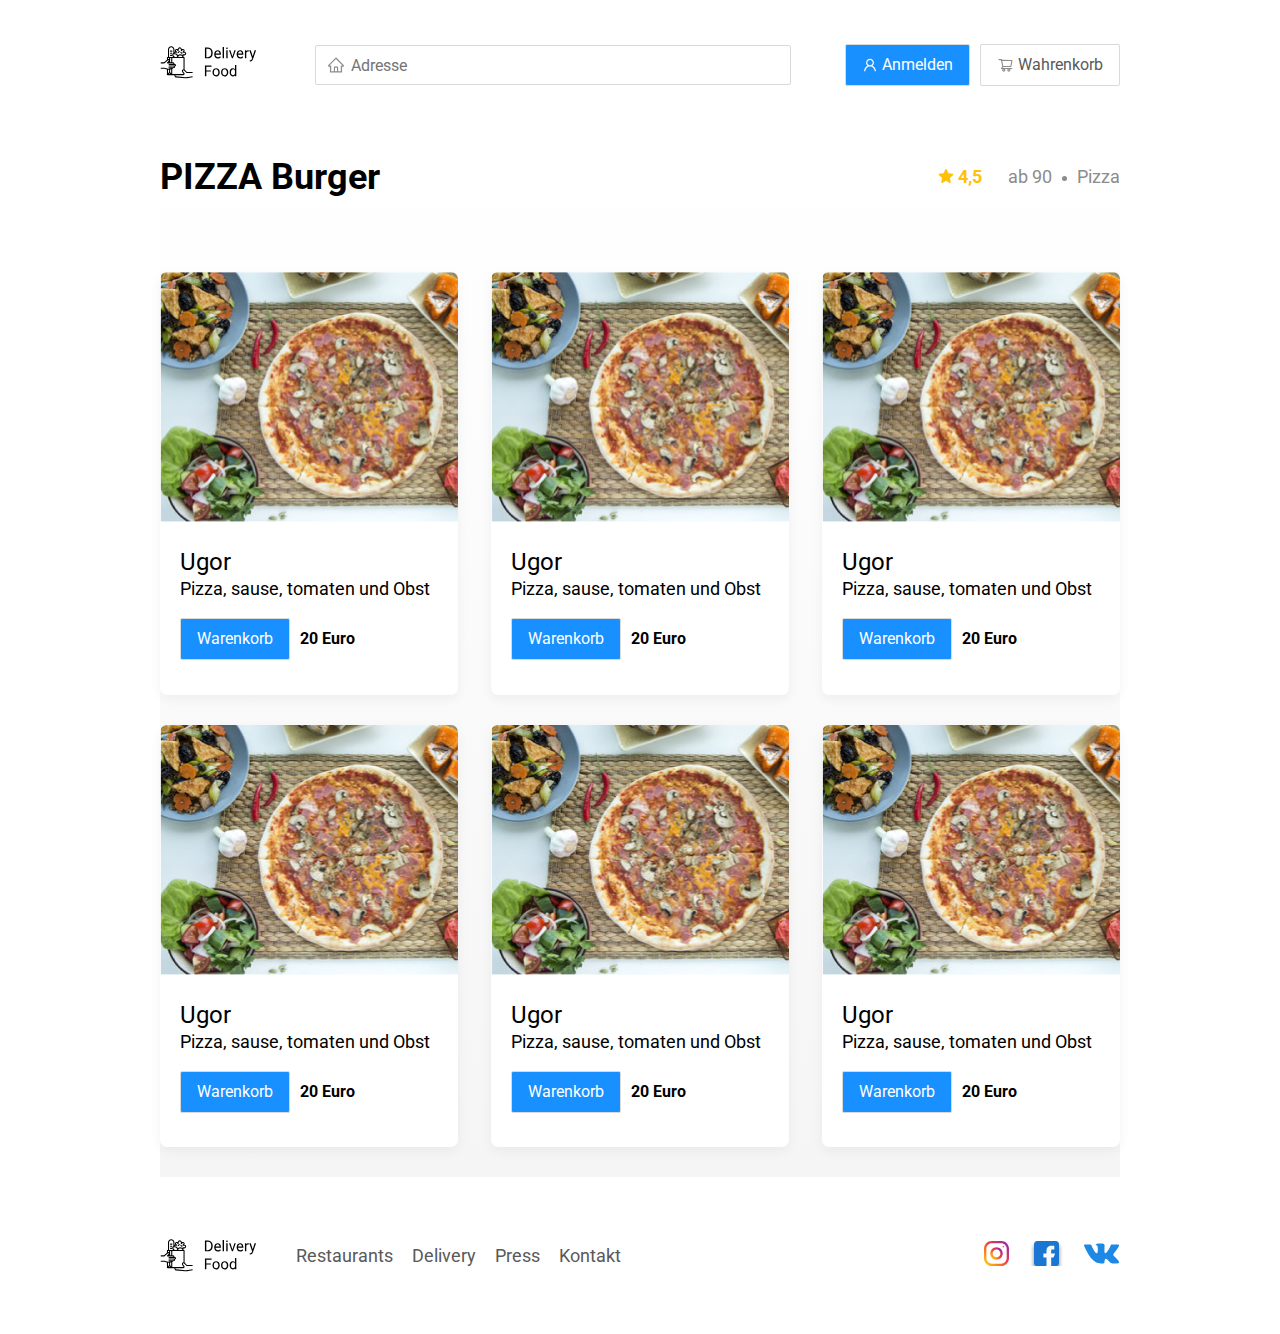
==== restaurant.html @ f7eb9e1f "Add files via upload" ====
<!DOCTYPE html>
<html lang="en">
<head>
 <meta charset="UTF-8">
 <meta name="viewport" content="width=device-width, initial-scale=1.0">
 <title>PIZZA Burger</title>
 <link href="https://fonts.googleapis.com/css2?family=Roboto:wght@400;700&display=swap" rel="stylesheet">
 <link rel="stylesheet" href="css/normalize.css">
 <link rel="stylesheet" href="css/animate.css">
 <link rel="stylesheet" href="css/style.css">
</head>
<body>
 <div id="container">
  <header id="header">
    <a href="index.html" class="logo animated bounce"><img src="img/logo.svg" alt="Logo" ></a>
   <input type="text" class="input search-input" placeholder="Adresse">
   <div class="buttons">
    <button class="button primary">
     <img src="img/user.svg" alt="User">
     <span>Anmelden</span></button>
    <button class="button" id="cartbutton">
     <img src="img/icon container.svg" alt="shopping card">
     <span>Wahrenkorb</span></button>
   </div>
 </header>
<main class="main">
 <section id="restaurants">
   <div class="section-heading">
     <h2 class="section-title">PIZZA Burger</h2>
     <div class="card-info">
      <div class="rating">
        <img src="img/Vector.svg" alt="stern"> 4,5</div>
      <div class="price">ab 90</div>
      <div class="category">Pizza</div>
    </div>
   </div>
 </section>
 <div id="cards">
   <div class="card wow fadeInUp" >
    <img src="img/img1.png" alt="img" class="card-img">
    <div class="card-text">
      <div class="card-heading">
        <h3 class="card-title reg">Ugor</h3>
      </div>
      <div class="card-info">
        <div class="ingredients">Pizza, sause, tomaten und Obst</div>
        <div class="card-buttons">
          <button class="button primary">Warenkorb</button>
          <p><strong>20 Euro</strong></p>
        </div>
      </div>
    </div>
      </div> 
    
      <div class="card wow fadeInUp">
       <img src="img/img1.png" alt="img" class="card-img">
       <div class="card-text">
         <div class="card-heading">
           <h3 class="card-title reg">Ugor</h3>
         </div>
         <div class="card-info">
           <div class="ingredients">Pizza, sause, tomaten und Obst</div>
           <div class="card-buttons">
             <button class="button primary">Warenkorb</button>
             <p><strong>20 Euro</strong></p>
           </div>
         </div>
       </div>
         </div> 
       

       
        <div class="card wow fadeInUp">
         <img src="img/img1.png" alt="img" class="card-img">
         <div class="card-text">
           <div class="card-heading">
             <h3 class="card-title reg">Ugor</h3>
           </div>
           <div class="card-info">
             <div class="ingredients">Pizza, sause, tomaten und Obst</div>
             <div class="card-buttons">
               <button class="button primary">Warenkorb</button>
               <p><strong>20 Euro</strong></p>
             </div>
           </div>
         </div>
           </div> 
         

         
          <div class="card wow fadeInUp" data-wow-delay="0.2s">
           <img src="img/img1.png" alt="img" class="card-img">
           <div class="card-text">
             <div class="card-heading">
               <h3 class="card-title reg">Ugor</h3>
             </div>
             <div class="card-info">
               <div class="ingredients">Pizza, sause, tomaten und Obst</div>
               <div class="card-buttons">
                 <button class="button primary">Warenkorb</button>
                 <p><strong>20 Euro</strong></p>
               </div>
             </div>
           </div>
             </div> 
         

           
            <div class="card wow fadeInUp" data-wow-delay="0.4s">
             <img src="img/img1.png" alt="img" class="card-img">
             <div class="card-text">
               <div class="card-heading">
                 <h3 class="card-title reg">Ugor</h3>
               </div>
               <div class="card-info">
                 <div class="ingredients">Pizza, sause, tomaten und Obst</div>
                 <div class="card-buttons">
                   <button class="button primary">Warenkorb</button>
                   <p><strong>20 Euro</strong></p>
                 </div>
               </div>
             </div>
               </div> 
             

          
              <div class="card wow fadeInUp" data-wow-delay="0.6s">
               <img src="img/img1.png" alt="img" class="card-img">
               <div class="card-text">
                 <div class="card-heading">
                   <h3 class="card-title reg">Ugor</h3>
                 </div>
                 <div class="card-info">
                   <div class="ingredients">Pizza, sause, tomaten und Obst</div>
                   <div class="card-buttons">
                     <button class="button primary">Warenkorb</button>
                     <p><strong>20 Euro</strong></p>
                   </div>
                 </div>
               </div>
                 </div> 
               </div>
</main>
<footer class="footer">
  <div class="container">
    <div class="footer-block">
      <img src="img/logo.svg" alt="logo" class="logo footer-logo">
      <nav class="footer-nav">
        <a href="#" class="footer-link">Restaurants</a>
        <a href="#" class="footer-link">Delivery</a>
        <a href="#" class="footer-link">Press</a>
        <a href="#" class="footer-link">Kontakt</a>
      </nav>
      <div class="social-links">
        <a href="#" class="social-link"><img src="img/Group 1.svg" alt=""></a>
        <a href="#" class="social-link"><img src="img/Group 2.svg" alt=""></a>
        <a href="#" class="social-link"><img src="img/Group 3.svg" alt=""></a>
      </div>
    </div>
  </div>
</footer>

<div class="modal">
  <div class="modal-dialog">
    <div class="modal-header">
      <h3 class="modal-title">Warenkorb</h3>
      <button class="close">&times;</button>
    </div>
    <div class="modal-body">
      <div class="food-row">
        <span class="food-name">Ugor Standart</span>
        <strong class="food-price">90 euro</strong>
        <div class="food-counter">
          <button class="counter-button">-</button>
          <span class="counter">1</span>
          <button class="counter-button">+</button>
        </div>
      </div>
      <div class="food-row">
        <span class="food-name">Ugor Standart</span>
        <strong class="food-price">90 euro</strong>
        <div class="food-counter">
          <button class="counter-button">-</button>
          <span class="counter">1</span>
          <button class="counter-button">+</button>
        </div>
      </div>
      <div class="food-row">
        <span class="food-name">Ugor Standart</span>
        <strong class="food-price">90 euro</strong>
        <div class="food-counter">
          <button class="counter-button">-</button>
          <span class="counter">1</span>
          <button class="counter-button">+</button>
        </div>
      </div>
      <div class="food-row">
        <span class="food-name">Ugor Standart</span>
        <strong class="food-price">90 euro</strong>
        <div class="food-counter">
          <button class="counter-button">-</button>
          <span class="counter">1</span>
          <button class="counter-button">+</button>
        </div>
      </div>
    </div>
    <div class="modal-footer">
      <span class="pricetag">90 euro</span>
      <div class="footer-buttons">
        <button class="button primary">Bestellen</button>
        <button class="button">Zurück</button>
      </div>
    </div>
  </div>
</div>


<script src="js/wow.min.js"></script>
<script src="js/main.js"></script>
</body>
</html>
---- css/style.css ----
* {
 box-sizing: border-box;
}
body {
 font-family: 'Roboto', sans-serif;
 padding: 0 10px;
}
#container {
 max-width: 1200px;
 margin: auto;
}
#header {
 display: flex;
 align-items: center;
 justify-content: space-between;
 margin-top: 44px;
 margin-bottom: 40px;
}
.input {
 border: 1px solid #D9D9D9;
 border-radius: 2px;
 font-size: 16px;
 line-height: 24px;
 padding: 8px;
 padding-left: 35px;
}
.search-input {
height: 40px;
flex:0.8;
background: url('../img/home.svg') center left 11px no-repeat ;
}
.input-search {
 background: url('../img/search.svg') center left 11px no-repeat ;
 width: 300px;
}
.buttons {
 display: flex;
 align-items: center;
 justify-content: space-between;
}
.button {
 display: flex;
 align-items: center;
 padding: 8px 16px;
 box-shadow: 0px 0px 2px rgba(0, 0, 0, 0.0015);
 border-radius: 2px;
 border: 1px solid #D9D9D9;
 color: #595959;
 background: #FFFFFF;
 font-size: 16px;
 line-height: 24px;
}
.primary {
 background: #1890FF;
 color:#fff;
 margin-right: 10px;
}
img[alt="User"]{
 color:#fff;
 margin-right: 4px;
}
img[alt="shopping card"]{
 margin-right: 4px;
}
.main {
 background: linear-gradient(180deg, rgba(245, 245, 245, 0) 1.04%, #F5F5F5 100%);
}
.promo {
 box-shadow: 0px 7px 12px rgba(158, 158, 163, 0.1);
 background: #FFF1B8 url('../img/pizza.png') no-repeat top right -100px / 800px;
 border-radius: 10px;
 padding: 68px 70px;
 margin-bottom: 56px;
}
.promo-text {
 font-size: 24px;
line-height: 28px;
color: #302C34;
 max-width: 540px;
}
.promo-title {
 font-weight: bold;
font-size: 39px;
line-height: 46px;
color: #302C34;
}
.section-heading {
 display: flex;
 align-items: center;
 margin-bottom: 44px;
 justify-content: space-between;
 flex-wrap: wrap;
}
.section-title {
 font-weight: bold;
font-size: 36px;
line-height: 42px;
color: #000000;
}
#cards {
 display: flex;
 flex-wrap: wrap;
 align-items: flex-start;
 justify-content: space-between;
}
.card {
 background: #FFFFFF;
box-shadow: 0px 4px 12px rgba(0, 0, 0, 0.05);
border-radius: 7px;
overflow: hidden;
margin-bottom: 30px;
flex-basis: 31%;
text-decoration: none;
}
.card-img {
 width: 379.73px;
height: 250px;
object-fit: cover;
}
.card-text {
 padding: 20px 20px 30px;
}
.card-heading {
 display: flex;
 align-items: center;
 justify-content: space-between;
}
.card-buttons {
  margin-top: 15px;
  display: flex;
  align-items: center;
}
.card-title {
 margin: 0;
 font-weight: bold;
font-size: 24px;
line-height: 32px;
color: #000000;
}
.reg {font-weight: 400;}
.card-tag {
 font-size: 12px;
line-height: 20px;
color: #ffffff;
background: #262626;
border-radius: 2px;
padding: 1px 8px;
}
.card-info {
 display: flex;
 align-items: center;
 flex-wrap: wrap;
}
.rating {
 margin-right: 26px;
 color: #FFC107;
 font-weight: bold;
font-size: 18px;
line-height: 32px;
}
.price, .category {
 font-size: 18px;
line-height: 32px;
color: #8C8C8C;
}
.ingredients {
  font-size: 18px;
line-height: 21px;
}
.category {
 text-overflow: ellipsis;
 overflow: hidden;
 white-space: nowrap;
 max-width: 150px;
}
.price {margin-right: 10px;}
.price::after {
 content:'';
 display: inline-block;
 width: 5px;
 height: 5px;
 background-color:#8C8C8C;
 vertical-align: middle;
 border-radius: 50%;
 margin-left: 10px;
}
footer {
 padding: 60px 0;
}
.footer-block {
 display: flex;
 justify-content: space-between;
 align-items: center;
}
.footer-nav {
 margin-right: auto;
 margin-left: 35px;
}
.footer-link {
 display: inline-block;
 color: #595959;
 text-decoration: none;
 font-size: 18px;
line-height: 1.5rem;
}
.footer-link:not(:last-child) {
 margin-right: 15px;
}
.social-links {
 display: flex;
 align-items: center;
}
.social-link:not(:last-child) {
margin-right: 21px;
}
.modal {
  position: fixed;
  left: 0;
  top: 0;
  width: 100%;
  height: 100%;
  background: rgba(0, 0, 0, 0.4);
  display: flex;
  display: none;
}
.is-open {
  display: flex;
}
.modal-dialog {
max-width: 780px;
width: 95%;
background: #FFFFFF;
border-radius: 5px;
margin: auto;
padding: 40px 45px;
}
.modal-header {
  display: flex;
  align-items: center;
  justify-content: space-between;
  margin-bottom: 45px;
}
.close {
  font-size: 36px;
  border: none;
  background-color:transparent;

}
.modal-title {
  margin: 0;
  font-weight: bold;
font-size: 36px;
line-height: 42px;
}
.modal-body {
  margin-bottom: 52px;
}
.food-row {
  display: flex;
  align-items: flex-start;
  justify-content: space-between;
  padding-bottom: 8px;
  border-bottom:1px solid #D9D9D9;
  margin-bottom: 15px;
}
.food-name {
  font-size: 18px;
  line-height: 32px;
}
.food-price {
  margin-left: auto;
  margin-right: 40px;
  font-weight: bold;
font-size: 20px;
line-height: 32px;
}
.food-counter {
  display: flex;
  align-items: center;
}
.counter-button {
  width: 39px;
  height: 32px;
  display: flex;
  align-items: center;
  justify-content: center;
  background: #FFFFFF;
border: 1px solid #40A9FF;
border-radius: 2px;
background-color:#fff;
font-size: 14px;
line-height: 22px;
color: #40A9FF;
}
.counter {
  font-size: 16px;
  line-height: 24px;
  margin-left: 10px;
  margin-right: 10px;
}
.modal-footer {
  display: flex;
  align-items: center;
  justify-content: space-between;
}
.footer-buttons {
  display: flex;
  align-items: center;
}
.pricetag {
  background: #262626;
border-radius: 5px;
color:#fff;
padding: 15px 20px;
}
@media only screen and (max-width: 1366px){
 #container {
 max-width: 960px;
 }
 .promo {
  background-position: center right -200px;
  background-size: 700px;
 }
}
@media only screen and (max-width: 992px){
 #container {
  max-width: 750px;
  }
  .promo {
   padding: 50px;
  background-size: 500px;
  background-position: center right -150px;
  }
  .promo-text {
   font-size: 18px;
   max-width: 400px;
  }
  .card {
   flex-basis: 49%;
  }
  .footer-link {
   font-size: 16px;
  }
}
@media only screen and (max-width: 768px){
 #container {
  max-width: 560px;
  }
  .card-info {
   flex-wrap: wrap;
  }
  .card .rating {
   flex-basis: 100%;
  }
  .card-title {
   font-size: 20px;
  }
  .promo {
   background-size:380px;
  }
  .promo-title {
   font-size: 24px;
   line-height: 1.4;
  }
  .promo-text {
   margin-top: 0;
  }
  .buttons > .button:last-of-type > span {display: none;}
  .button {height:2rem;}
}
@media only screen and (max-width: 578px){
 #container {
  max-width: 90%;
  }
  #header {
flex-wrap: wrap;
  }
  .search-input {
   order:5;
   flex:1;
   margin-top: 15px;
  }
  .promo {
   background-image: none;
   padding: 1rem 2rem;
   margin-bottom: 1rem;
  }
  .card {
   flex-basis: 100%;
  }
  .card-img {
   width: 100%;
   height: auto;
  }
  .footer-logo {
   order:2;
   flex-basis: 30%;
   margin-top: 2rem;
  }
  .footer-nav {
   order:1;
   flex-basis:100%;
   margin-left: 0;
  }
  .footer {
   padding: 30px;
  }
  .footer-block {
   flex-wrap: wrap;
  }
  .social-links {
   order:3;
   flex-basis: 70%;
   margin-top: 2rem;
   padding-left: 2rem;
  }
  .buttons > .button:last-of-type > span {display: none;}
  .button {height:2rem;}
 }
  @media only screen and (max-width: 480px){
.footer-block {
 flex-direction: column;
 align-items: start;
}
.social-links {padding-left: 0;}
.logo {margin-bottom: 0.8rem;}
.footer-link {
 padding: 0 1rem 1rem 0;
 width: 40%;
 }
 .social-links, .logo {margin-top: 1rem;}
 .button > span {display: none;}
 .button {height:2rem;}
  }
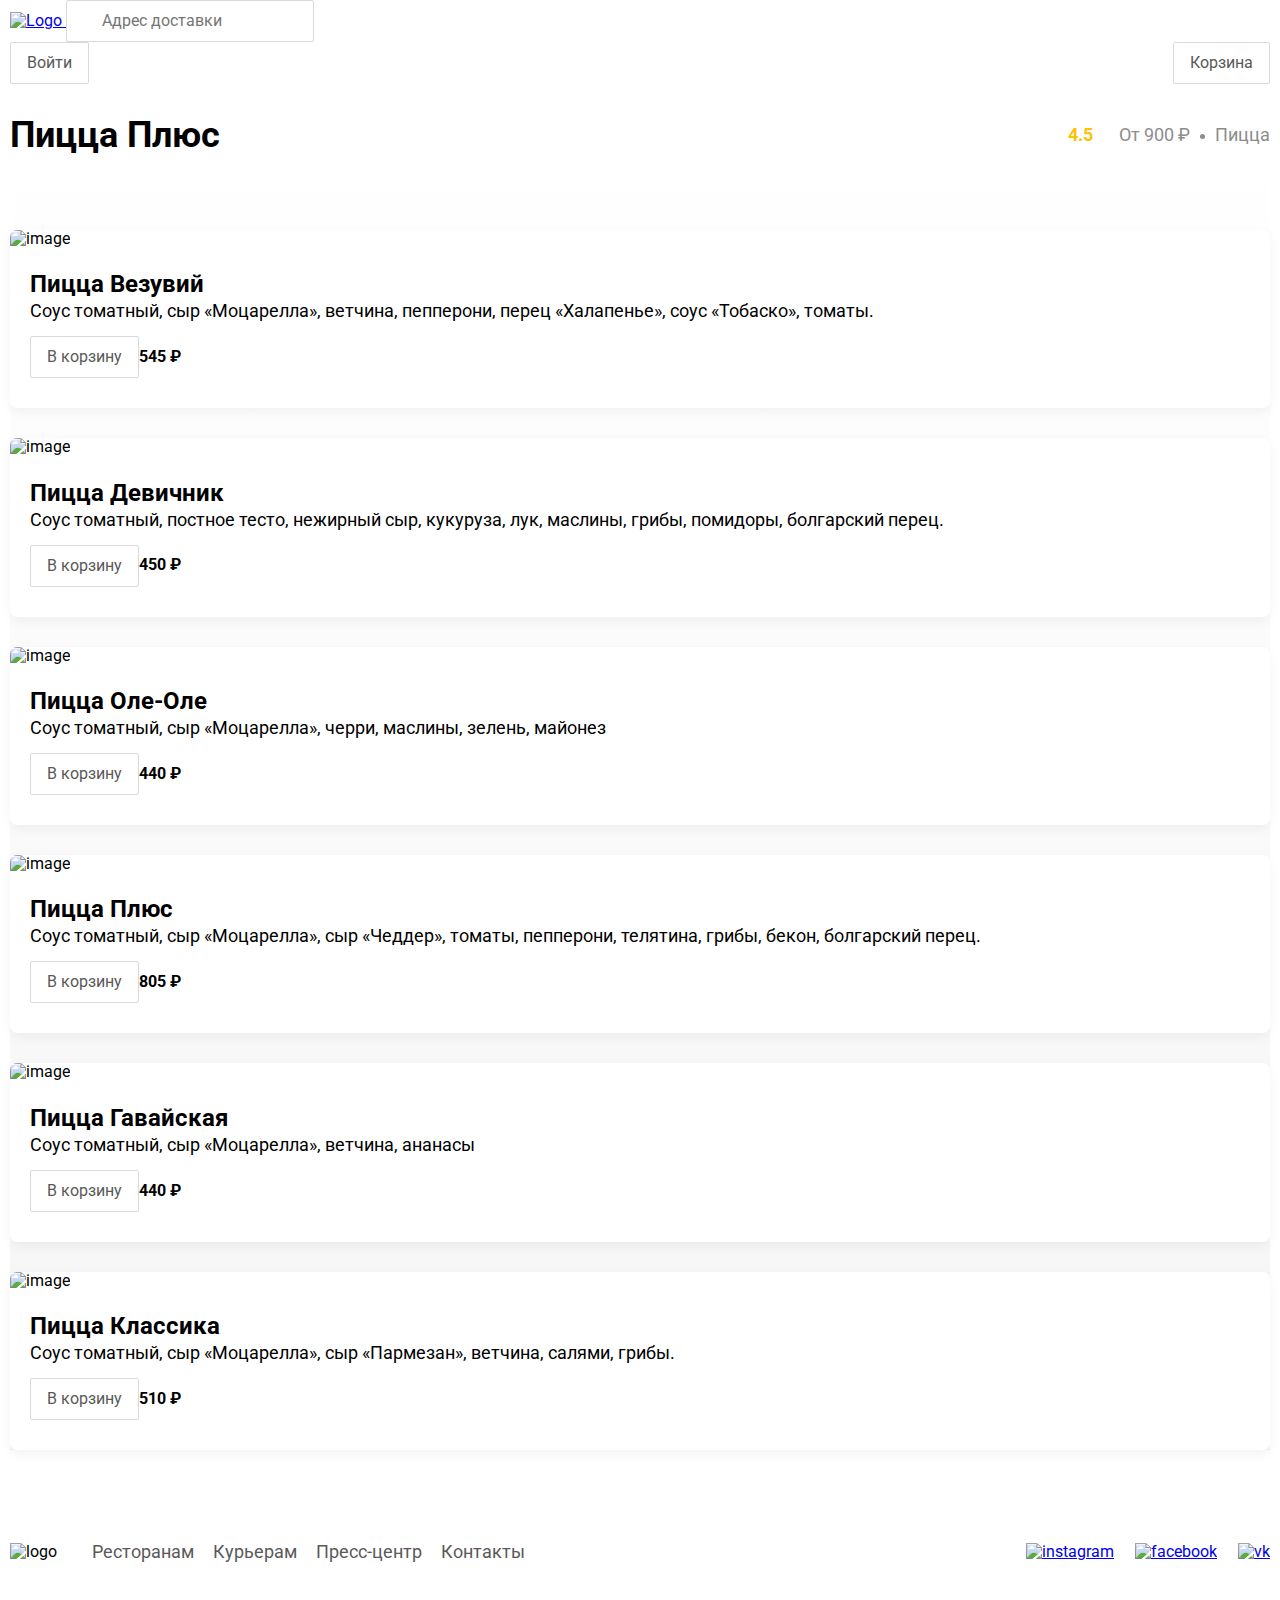
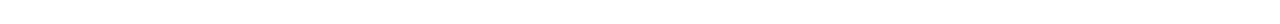
==== commit fd478ee5: "Add files via upload" ====
--- a/restaurant.html
+++ b/restaurant.html
@@ -1,221 +1,291 @@
 <!DOCTYPE html>
-<html lang="en">
+<html lang="ru">
 <head>
- <meta charset="UTF-8">
- <meta name="viewport" content="width=device-width, initial-scale=1.0">
- <title>PIZZA Burger</title>
- <link href="https://fonts.googleapis.com/css2?family=Roboto:wght@400;700&display=swap" rel="stylesheet">
- <link rel="stylesheet" href="css/normalize.css">
- <link rel="stylesheet" href="css/animate.css">
- <link rel="stylesheet" href="css/style.css">
+	<meta charset="UTF-8"/>
+	<meta name="viewport" content="width=device-width, initial-scale=1.0"/>
+	<title>PizzaBurger — доставка еды на дом</title>
+	<link
+			href="https://fonts.googleapis.com/css?family=Roboto:400,700&display=swap&subset=cyrillic"
+			rel="stylesheet"
+	/>
+	<link rel="stylesheet" href="css/normalize.css"/>
+	<link rel="stylesheet" href="css/style.css"/>
 </head>
 <body>
- <div id="container">
-  <header id="header">
-    <a href="index.html" class="logo animated bounce"><img src="img/logo.svg" alt="Logo" ></a>
-   <input type="text" class="input search-input" placeholder="Adresse">
-   <div class="buttons">
-    <button class="button primary">
-     <img src="img/user.svg" alt="User">
-     <span>Anmelden</span></button>
-    <button class="button" id="cartbutton">
-     <img src="img/icon container.svg" alt="shopping card">
-     <span>Wahrenkorb</span></button>
-   </div>
- </header>
-<main class="main">
- <section id="restaurants">
-   <div class="section-heading">
-     <h2 class="section-title">PIZZA Burger</h2>
-     <div class="card-info">
-      <div class="rating">
-        <img src="img/Vector.svg" alt="stern"> 4,5</div>
-      <div class="price">ab 90</div>
-      <div class="category">Pizza</div>
-    </div>
-   </div>
- </section>
- <div id="cards">
-   <div class="card wow fadeInUp" >
-    <img src="img/img1.png" alt="img" class="card-img">
-    <div class="card-text">
-      <div class="card-heading">
-        <h3 class="card-title reg">Ugor</h3>
-      </div>
-      <div class="card-info">
-        <div class="ingredients">Pizza, sause, tomaten und Obst</div>
-        <div class="card-buttons">
-          <button class="button primary">Warenkorb</button>
-          <p><strong>20 Euro</strong></p>
-        </div>
-      </div>
-    </div>
-      </div> 
-    
-      <div class="card wow fadeInUp">
-       <img src="img/img1.png" alt="img" class="card-img">
-       <div class="card-text">
-         <div class="card-heading">
-           <h3 class="card-title reg">Ugor</h3>
-         </div>
-         <div class="card-info">
-           <div class="ingredients">Pizza, sause, tomaten und Obst</div>
-           <div class="card-buttons">
-             <button class="button primary">Warenkorb</button>
-             <p><strong>20 Euro</strong></p>
-           </div>
-         </div>
-       </div>
-         </div> 
-       
-
-       
-        <div class="card wow fadeInUp">
-         <img src="img/img1.png" alt="img" class="card-img">
-         <div class="card-text">
-           <div class="card-heading">
-             <h3 class="card-title reg">Ugor</h3>
-           </div>
-           <div class="card-info">
-             <div class="ingredients">Pizza, sause, tomaten und Obst</div>
-             <div class="card-buttons">
-               <button class="button primary">Warenkorb</button>
-               <p><strong>20 Euro</strong></p>
-             </div>
-           </div>
-         </div>
-           </div> 
-         
-
-         
-          <div class="card wow fadeInUp" data-wow-delay="0.2s">
-           <img src="img/img1.png" alt="img" class="card-img">
-           <div class="card-text">
-             <div class="card-heading">
-               <h3 class="card-title reg">Ugor</h3>
-             </div>
-             <div class="card-info">
-               <div class="ingredients">Pizza, sause, tomaten und Obst</div>
-               <div class="card-buttons">
-                 <button class="button primary">Warenkorb</button>
-                 <p><strong>20 Euro</strong></p>
-               </div>
-             </div>
-           </div>
-             </div> 
-         
-
-           
-            <div class="card wow fadeInUp" data-wow-delay="0.4s">
-             <img src="img/img1.png" alt="img" class="card-img">
-             <div class="card-text">
-               <div class="card-heading">
-                 <h3 class="card-title reg">Ugor</h3>
-               </div>
-               <div class="card-info">
-                 <div class="ingredients">Pizza, sause, tomaten und Obst</div>
-                 <div class="card-buttons">
-                   <button class="button primary">Warenkorb</button>
-                   <p><strong>20 Euro</strong></p>
-                 </div>
-               </div>
-             </div>
-               </div> 
-             
-
-          
-              <div class="card wow fadeInUp" data-wow-delay="0.6s">
-               <img src="img/img1.png" alt="img" class="card-img">
-               <div class="card-text">
-                 <div class="card-heading">
-                   <h3 class="card-title reg">Ugor</h3>
-                 </div>
-                 <div class="card-info">
-                   <div class="ingredients">Pizza, sause, tomaten und Obst</div>
-                   <div class="card-buttons">
-                     <button class="button primary">Warenkorb</button>
-                     <p><strong>20 Euro</strong></p>
-                   </div>
-                 </div>
-               </div>
-                 </div> 
-               </div>
-</main>
-<footer class="footer">
-  <div class="container">
-    <div class="footer-block">
-      <img src="img/logo.svg" alt="logo" class="logo footer-logo">
-      <nav class="footer-nav">
-        <a href="#" class="footer-link">Restaurants</a>
-        <a href="#" class="footer-link">Delivery</a>
-        <a href="#" class="footer-link">Press</a>
-        <a href="#" class="footer-link">Kontakt</a>
-      </nav>
-      <div class="social-links">
-        <a href="#" class="social-link"><img src="img/Group 1.svg" alt=""></a>
-        <a href="#" class="social-link"><img src="img/Group 2.svg" alt=""></a>
-        <a href="#" class="social-link"><img src="img/Group 3.svg" alt=""></a>
-      </div>
-    </div>
-  </div>
-</footer>
-
-<div class="modal">
-  <div class="modal-dialog">
-    <div class="modal-header">
-      <h3 class="modal-title">Warenkorb</h3>
-      <button class="close">&times;</button>
-    </div>
-    <div class="modal-body">
-      <div class="food-row">
-        <span class="food-name">Ugor Standart</span>
-        <strong class="food-price">90 euro</strong>
-        <div class="food-counter">
-          <button class="counter-button">-</button>
-          <span class="counter">1</span>
-          <button class="counter-button">+</button>
-        </div>
-      </div>
-      <div class="food-row">
-        <span class="food-name">Ugor Standart</span>
-        <strong class="food-price">90 euro</strong>
-        <div class="food-counter">
-          <button class="counter-button">-</button>
-          <span class="counter">1</span>
-          <button class="counter-button">+</button>
-        </div>
-      </div>
-      <div class="food-row">
-        <span class="food-name">Ugor Standart</span>
-        <strong class="food-price">90 euro</strong>
-        <div class="food-counter">
-          <button class="counter-button">-</button>
-          <span class="counter">1</span>
-          <button class="counter-button">+</button>
-        </div>
-      </div>
-      <div class="food-row">
-        <span class="food-name">Ugor Standart</span>
-        <strong class="food-price">90 euro</strong>
-        <div class="food-counter">
-          <button class="counter-button">-</button>
-          <span class="counter">1</span>
-          <button class="counter-button">+</button>
-        </div>
-      </div>
-    </div>
-    <div class="modal-footer">
-      <span class="pricetag">90 euro</span>
-      <div class="footer-buttons">
-        <button class="button primary">Bestellen</button>
-        <button class="button">Zurück</button>
-      </div>
-    </div>
-  </div>
-</div>
-
-
-<script src="js/wow.min.js"></script>
-<script src="js/main.js"></script>
+	<div class="container">
+		<header class="header">
+			<a href="index.html" class="logo">
+				<img src="img/icon/logo.svg" alt="Logo"/>
+			</a>
+			<label class="address">
+				<input type="text" class="input input-address" placeholder="Адрес доставки"/>
+			</label>
+			<div class="buttons">
+				<button class="button button-primary button-auth">
+					<span class="button-auth-svg"></span>
+					<span class="button-text">Войти</span>
+				</button>
+				<button class="button" id="cart-button">
+					<span class="button-cart-svg"></span>
+					<span class="button-text">Корзина</span>
+				</button>
+			</div>
+		</header>
+	</div>
+	<!-- /.container  -->
+
+	<main class="main">
+		<div class="container">
+			<section class="menu">
+				<div class="section-heading">
+					<h2 class="section-title restaurant-title">Пицца Плюс</h2>
+					<div class="card-info">
+						<div class="rating">
+							4.5
+						</div>
+						<div class="price">От 900 ₽</div>
+						<div class="category">Пицца</div>
+					</div>
+					<!-- /.card-info -->
+				</div>
+				<div class="cards cards-menu">
+					<div class="card">
+						<img src="img/pizza-plus/pizza-vesuvius.jpg" alt="image" class="card-image"/>
+						<div class="card-text">
+							<div class="card-heading">
+								<h3 class="card-title card-title-reg">Пицца Везувий</h3>
+							</div>
+							<!-- /.card-heading -->
+							<div class="card-info">
+								<div class="ingredients">Соус томатный, сыр «Моцарелла», ветчина, пепперони, перец
+								                         «Халапенье», соус «Тобаско», томаты.
+								</div>
+							</div>
+							<!-- /.card-info -->
+							<div class="card-buttons">
+								<button class="button button-primary button-add-cart">
+									<span class="button-card-text">В корзину</span>
+									<span class="button-cart-svg"></span>
+								</button>
+								<strong class="card-price-bold">545 ₽</strong>
+							</div>
+						</div>
+						<!-- /.card-text -->
+					</div>
+					<!-- /.card -->
+
+					<div class="card">
+						<img src="img/pizza-plus/pizza-girls.jpg" alt="image" class="card-image"/>
+						<div class="card-text">
+							<div class="card-heading">
+								<h3 class="card-title card-title-reg">Пицца Девичник</h3>
+							</div>
+							<!-- /.card-heading -->
+							<div class="card-info">
+								<div class="ingredients">Соус томатный, постное тесто, нежирный сыр, кукуруза, лук, маслины,
+								                         грибы, помидоры, болгарский перец.
+								</div>
+							</div>
+							<!-- /.card-info -->
+							<div class="card-buttons">
+								<button class="button button-primary button-add-cart">
+									<span class="button-card-text">В корзину</span>
+									<span class="button-cart-svg"></span>
+								</button>
+								<strong class="card-price-bold">450 ₽</strong>
+							</div>
+						</div>
+						<!-- /.card-text -->
+					</div>
+					<!-- /.card -->
+
+					<div class="card">
+						<img src="img/pizza-plus/pizza-oleole.jpg" alt="image" class="card-image"/>
+						<div class="card-text">
+							<div class="card-heading">
+								<h3 class="card-title card-title-reg">Пицца Оле-Оле</h3>
+							</div>
+							<!-- /.card-heading -->
+							<div class="card-info">
+								<div class="ingredients">Соус томатный, сыр «Моцарелла», черри, маслины, зелень, майонез
+								</div>
+							</div>
+							<!-- /.card-info -->
+							<div class="card-buttons">
+								<button class="button button-primary button-add-cart">
+									<span class="button-card-text">В корзину</span>
+									<span class="button-cart-svg"></span>
+								</button>
+								<strong class="card-price-bold">440 ₽</strong>
+							</div>
+						</div>
+						<!-- /.card-text -->
+					</div>
+					<!-- /.card -->
+
+					<div class="card">
+						<img src="img/pizza-plus/pizza-plus.jpg" alt="image" class="card-image"/>
+						<div class="card-text">
+							<div class="card-heading">
+								<h3 class="card-title card-title-reg">Пицца Плюс</h3>
+							</div>
+							<!-- /.card-heading -->
+							<div class="card-info">
+								<div class="ingredients">Соус томатный, сыр «Моцарелла», сыр «Чеддер», томаты, пепперони,
+								                         телятина, грибы, бекон, болгарский перец.
+								</div>
+							</div>
+							<!-- /.card-info -->
+							<div class="card-buttons">
+								<button class="button button-primary button-add-cart">
+									<span class="button-card-text">В корзину</span>
+									<span class="button-cart-svg"></span>
+								</button>
+								<strong class="card-price-bold">805 ₽</strong>
+							</div>
+						</div>
+						<!-- /.card-text -->
+					</div>
+					<!-- /.card -->
+
+					<div class="card">
+						<img src="img/pizza-plus/pizza-hawaiian.jpg" alt="image" class="card-image"/>
+						<div class="card-text">
+							<div class="card-heading">
+								<h3 class="card-title card-title-reg">Пицца Гавайская</h3>
+							</div>
+							<!-- /.card-heading -->
+							<div class="card-info">
+								<div class="ingredients">Соус томатный, сыр «Моцарелла», ветчина, ананасы</div>
+							</div>
+							<!-- /.card-info -->
+							<div class="card-buttons">
+								<button class="button button-primary button-add-cart">
+									<span class="button-card-text">В корзину</span>
+									<span class="button-cart-svg"></span>
+								</button>
+								<strong class="card-price-bold">440 ₽</strong>
+							</div>
+						</div>
+						<!-- /.card-text -->
+					</div>
+					<!-- /.card -->
+
+					<div class="card">
+						<img src="img/pizza-plus/pizza-classic.jpg" alt="image" class="card-image"/>
+						<div class="card-text">
+							<div class="card-heading">
+								<h3 class="card-title card-title-reg">Пицца Классика</h3>
+							</div>
+							<!-- /.card-heading -->
+							<div class="card-info">
+								<div class="ingredients">Соус томатный, сыр «Моцарелла», сыр «Пармезан», ветчина, салями,
+								                         грибы.
+								</div>
+							</div>
+							<!-- /.card-info -->
+							<div class="card-buttons">
+								<button class="button button-primary button-add-cart">
+									<span class="button-card-text">В корзину</span>
+									<span class="button-cart-svg"></span>
+								</button>
+								<strong class="card-price-bold">510 ₽</strong>
+							</div>
+						</div>
+						<!-- /.card-text -->
+					</div>
+					<!-- /.card -->
+				</div>
+				<!-- /.cards -->
+			</section>
+		</div>
+		<!-- /.container -->
+	</main>
+
+	<footer class="footer">
+		<div class="container">
+			<div class="footer-block">
+				<img src="img/icon/logo.svg" alt="logo" class="logo footer-logo"/>
+				<nav class="footer-nav">
+					<a href="#" class="footer-link">Ресторанам </a>
+					<a href="#" class="footer-link">Курьерам</a>
+					<a href="#" class="footer-link">Пресс-центр</a>
+					<a href="#" class="footer-link">Контакты</a>
+				</nav>
+				<div class="social-links">
+					<a href="#" class="social-link"><img src="img/social/instagram.svg" alt="instagram"/></a>
+					<a href="#" class="social-link"><img src="img/social/fb.svg" alt="facebook"/></a>
+					<a href="#" class="social-link"><img src="img/social/vk.svg" alt="vk"/></a>
+				</div>
+				<!-- /.social-links -->
+			</div>
+			<!-- /.footer-block -->
+		</div>
+	</footer>
+
+	<div class="modal modal-cart">
+		<div class="modal-dialog">
+			<div class="modal-header">
+				<h3 class="modal-title">Корзина</h3>
+				<button class="close">&times;</button>
+			</div>
+			<!-- /.modal-header -->
+			<div class="modal-body">
+				<div class="food-row">
+					<span class="food-name">Ролл угорь стандарт</span>
+					<strong class="food-price">250 ₽</strong>
+					<div class="food-counter">
+						<button class="counter-button">-</button>
+						<span class="counter">1</span>
+						<button class="counter-button">+</button>
+					</div>
+				</div>
+				<!-- /.foods-row -->
+				<div class="food-row">
+					<span class="food-name">Ролл угорь стандарт</span>
+					<strong class="food-price">250 ₽</strong>
+					<div class="food-counter">
+						<button class="counter-button">-</button>
+						<span class="counter">1</span>
+						<button class="counter-button">+</button>
+					</div>
+				</div>
+				<!-- /.foods-row -->
+				<div class="food-row">
+					<span class="food-name">Ролл угорь стандарт</span>
+					<strong class="food-price">250 ₽</strong>
+					<div class="food-counter">
+						<button class="counter-button">-</button>
+						<span class="counter">1</span>
+						<button class="counter-button">+</button>
+					</div>
+				</div>
+				<!-- /.foods-row -->
+				<div class="food-row">
+					<span class="food-name">Ролл угорь стандарт</span>
+					<strong class="food-price">250 ₽</strong>
+					<div class="food-counter">
+						<button class="counter-button">-</button>
+						<span class="counter">1</span>
+						<button class="counter-button">+</button>
+					</div>
+				</div>
+				<!-- /.foods-row -->
+			</div>
+			<!-- /.modal-body -->
+			<div class="modal-footer">
+				<span class="modal-pricetag">1250 ₽</span>
+				<div class="footer-buttons">
+					<button class="button button-primary">Оформить заказ</button>
+					<button class="button clear-cart">Отмена</button>
+				</div>
+			</div>
+			<!-- /.modal-footer -->
+		</div>
+		<!-- /.modal-dialog -->
+	</div>
+
+
+	<script src="js/main.js"></script>
 </body>
-</html>+</html>
